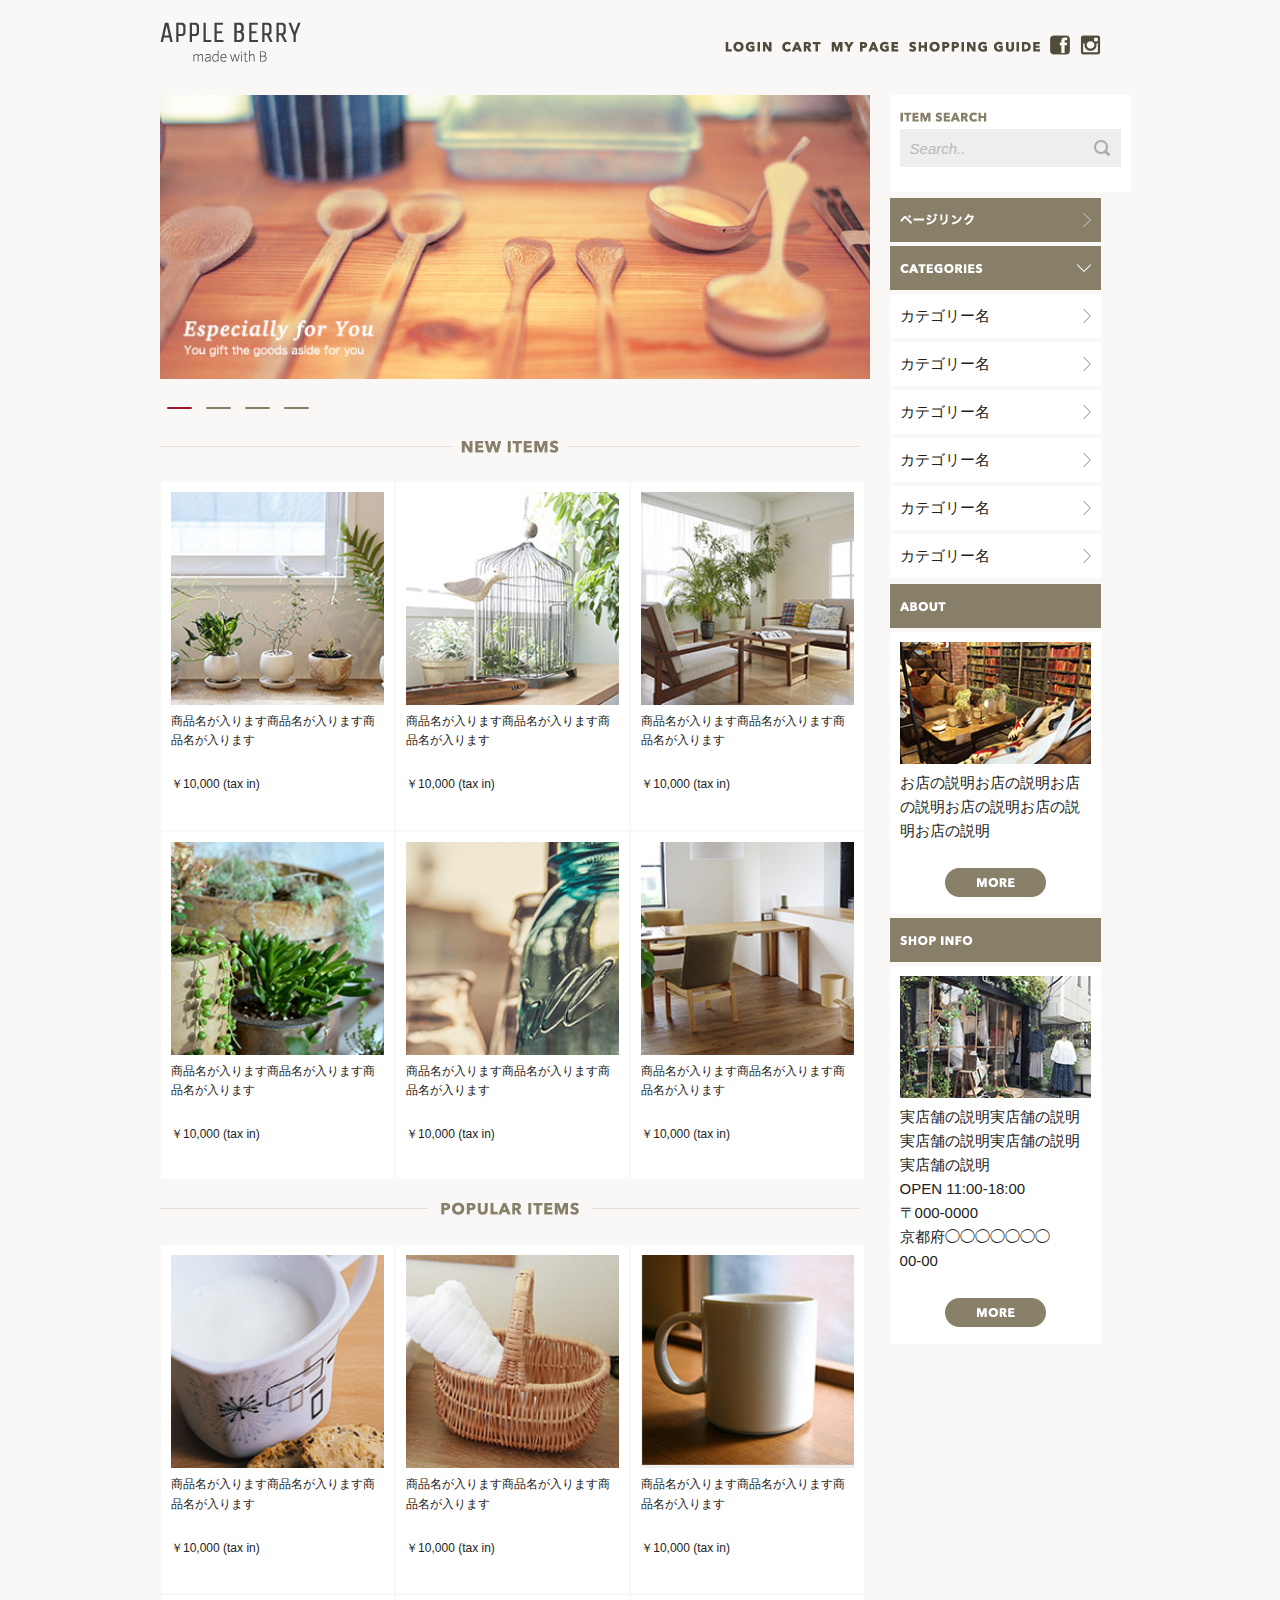
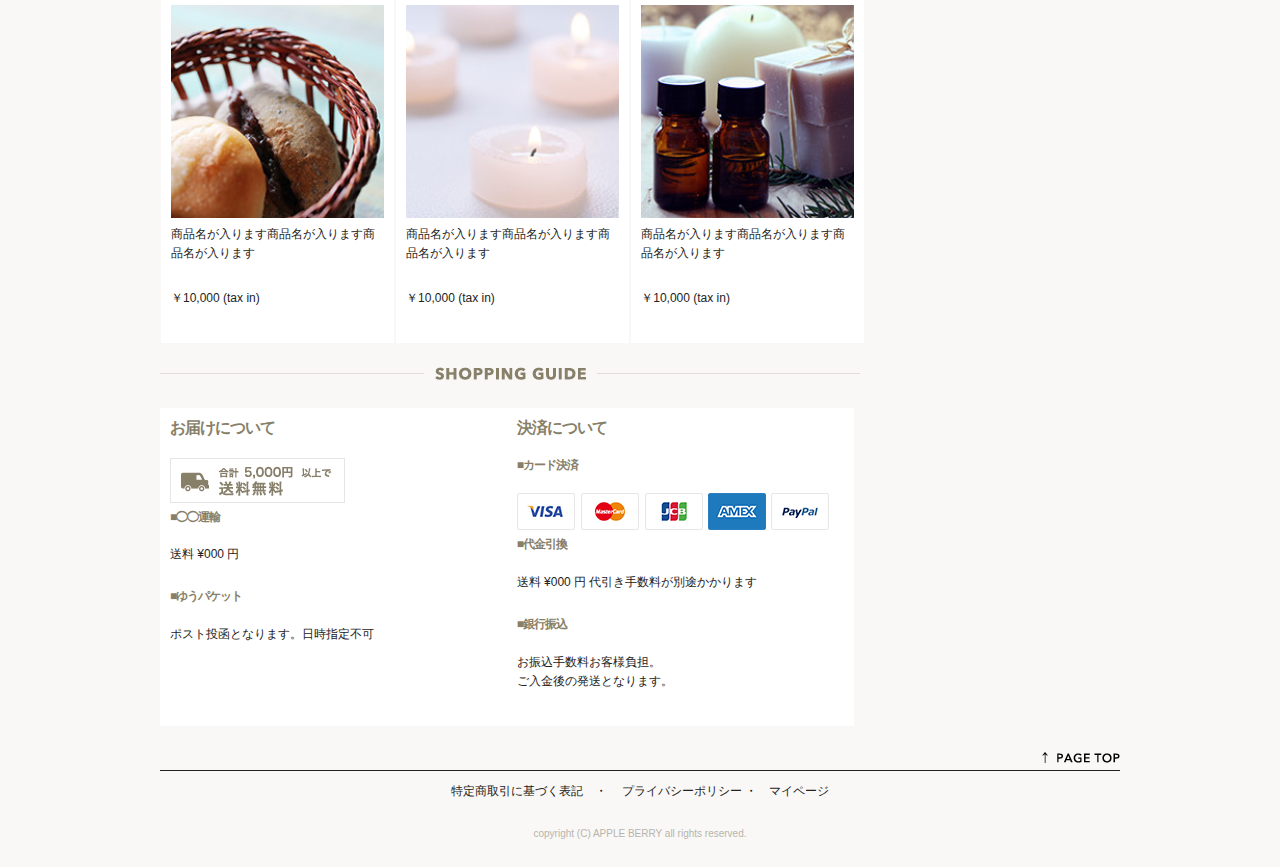
==== index.html @ c5d76fcc "first_ver" ====
<!DOCTYPE html>
<html lang="ja">
<head>
  <!-- Basic Page Needs
  –––––––––––––––––––––––––––––––––––––––––––––––––– -->
  <meta charset="utf-8">
  <title>APPLE BERRY</title>
  <meta name="description" content="">
  <meta name="author" content="">
  
  <!-- Mobile Specific Metas
  –––––––––––––––––––––––––––––––––––––––––––––––––– -->
  <meta name="viewport" content="width=device-width, initial-scale=1">

  <!-- CSS
  –––––––––––––––––––––––––––––––––––––––––––––––––– -->
  <link rel="stylesheet" href="css/normalize.css">
  <link rel="stylesheet" href="css/skeleton.css">
  <link rel="stylesheet" href="css/style.css">

  <!-- Favicon
  –––––––––––––––––––––––––––––––––––––––––––––––––– -->
  <link rel="icon" type="image/png" href="images/favicon.png">

  <!-- OwlCarousel
  –––––––––––––––––––––––––––––––––––––––––––––––––– -->  
    <!-- Owl Carousel CSS -->
    <link rel="stylesheet" href="owlcarousel/assets/owl.carousel.min.css">
    <link rel="stylesheet" href="owlcarousel/assets/owl.theme.default.min.css">
    <!-- jQuery -->
    <script type="text/javascript" src="//ajax.googleapis.com/ajax/libs/jquery/1.10.2/jquery.min.js"></script>
    <!-- Owl Carousel JS -->   
    <script src="owlcarousel/owl.carousel.min.js"></script>
    <script src="carousel.js"></script>
</head>

<body>
 
<!-- header -->     
  <header>
    <!-- header PC VIEW -->    
  <div class="pc_view">   
<!--header_in -->    
  <div id="header_in" class="container">

<!--PC SKELETON START --> 
    <div class="row">
<!-- Logo -->        
        <div class="six columns">
            <h1>
              <a href="index.html">
                  <img class="u-max-full-width" src="images/top/logo.png" alt="APPLE BERRY" srcset="images/top/logo@2x.png 2x" />
              </a>
            </h1>
         </div>
<!--end Logo-->          

<!--six columns navi --> 
<div class="six columns navi">
<!-- navi_li -->
    <ul class="navi_li">
      <li><a href=""><img src="images/top/menu_login.png" class="icon" alt="Login"></a></li>
      <li><a href=""><img src="images/top/menu_cart.png" class="icon"  alt="Cart"></a></li>
      <li><a href=""><img src="images/top/menu_mypage.png" class="icon" alt="Mypage"></a></li>
      <li><a href=""><img src="images/top/menu_guide.png" class="icon" alt="Guide"></a></li>
      <li><a href=""><img src="images/top/facebook.png" class="icon" alt="Facebook"></a></li>
      <li><a href=""><img src="images/top/insta.png" class="icon" alt="Instagram"></a></li>
    </ul>
</div>
<!--end six columns navi --> 
      </div>
<!--END PC SKELETON row --> 
    </div>
<!--end header_in -->  
    </div>
  <!--END PC VIEW -->

<!-- header SP VIEW -->    
  <div class="sp_view">   
<!--header_in_sp -->    
  <div id="header_in_sp" class="container">
<!--SP SKELETON START --> 
    <div class="row">
<!-- Logo -->        
        <div class="twelve columns">
            <h1>
              <a href="index.html">
                  <img class="u-max-full-width" src="images/top/logo.png" alt="APPLE BERRY" srcset="images/top/logo@2x.png 2x" />
              </a>
            </h1>
         </div>
<!--end Logo-->          

<!-- navi_sp --> 
        <div class="navi_sp">
<!-- navi_li_sp -->
    <ul class="navi_li_sp">
      <li><a href=""><img src="images/top_sp/fb.png" class="icon" alt="Facebook" srcset="images/top_sp/fb@2x.png 2x"/></a></li>
      <li><a href=""><img src="images/top_sp/insta.png" class="icon" alt="Instagram" srcset="images/top_sp/insta@2x.png 2x" /></a></li>
      <li><img src="images/top_sp/menu_icon.png" id="menu_icon"　class="icon" alt="Menu" srcset="images/top_sp/menu_icon@2x.png 2x" />
        <ul class="sp_menu_toggle">
          <li><a href="">LOGIN</a></li>
          <li><a href="">CART</a></li>
          <li><a href="">MY PAGE</a></li>
          <li><a href="">SHOPPING GUIDE</a></li>
        </ul>
      </li>
    </ul>
        </div>
<!--end navi --> 
    </div>
<!--end SKELETON -->  
  </div>
<!--END header_in_sp --> 
    </div>
<!--END sp_view -->
  </header>
<!-- end header -->   
<!-- ここまでヘッダー-- >
 
<!-- ここからメイン -->
<!-- container -->
<div class="container">
<!-- row -->
  <div class="row">
<!-- main flame -->
    <div id="main">

<!-- nine colums -->
        <div class="nine columns">
<!-- カルーセル --> 
          <div class="owl-carousel owl-theme">
            <div class="owl-dots owl-dot"><img src="images/top/ca_banner.jpg" alt="Banner1"></div>
            <div class="owl-dots owl-dot"><img src="images/top/ca_banner.jpg" alt="Banner2"></div>
            <div class="owl-dots owl-dot"><img src="images/top/ca_banner.jpg" alt="Banner3"></div>
            <div class="owl-dots owl-dot"><img src="images/top/ca_banner.jpg" alt="Banner4"></div>
        </div>
<!-- end カルーセル --> 

<!-- #new_items flexboxで作成 -->
<!-- pc_view -->
      <div class="pc_view">
<!-- title_newitems -->
          <img src="images/top/title_newitems.png"  alt="New Items">
<!--end title_newitems -->
      </div>
<!-- end pc_view -->

<!-- sp_view -->
      <div class="sp_view">
<!-- title_newitems -->
          <img src="images/top_sp/title_new_item.png"  alt="New Items" srcset="images/top_sp/title_new_item@2x.png 2x" />
<!--end title_newitems -->
      </div>
<!-- end sp_view -->

<!-- new_items -->
          <div id="new_items">
<!-- new_items_images -->
          <div class="new_items_images">
              <img src="images/top/item_01.jpg" class="new_item_img"  alt="商品1">
              <div class="new_items_txt">
                <p>商品名が入ります商品名が入ります商品名が入ります</p>
                <p>￥10,000 (tax in)</p>           
              </div>
          </div>
          <div class="new_items_images">
              <img src="images/top/item_02.jpg" class="new_item_img"  alt="商品2">
              <div class="new_items_txt">
                <p>商品名が入ります商品名が入ります商品名が入ります</p>
                <p>￥10,000 (tax in)</p>           
              </div>          
          </div>
          <div class="new_items_images">
              <img src="images/top/item_03.jpg" class="new_item_img" alt="商品3">
              <div class="new_items_txt">
                <p>商品名が入ります商品名が入ります商品名が入ります</p>
                <p>￥10,000 (tax in)</p>           
              </div>          
          </div>
            <div class="new_items_images">
              <img src="images/top/item_04.jpg" class="new_item_img" alt="商品4">
              <div class="new_items_txt">
                <p>商品名が入ります商品名が入ります商品名が入ります</p>
                <p>￥10,000 (tax in)</p>           
              </div>         
          </div>
            <div class="new_items_images">
              <img src="images/top/item_05.jpg" class="new_item_img" alt="商品5">
              <div class="new_items_txt">
                <p>商品名が入ります商品名が入ります商品名が入ります</p>
                <p>￥10,000 (tax in)</p>           
              </div>           
          </div>
            <div class="new_items_images">
              <img src="images/top/item_06.jpg" class="new_item_img" alt="商品6">
              <div class="new_items_txt">
                <p>商品名が入ります商品名が入ります商品名が入ります</p>
                <p>￥10,000 (tax in)</p>           
              </div>          
          </div>
<!--end new_items_images --> 
          </div>
<!--end new_items -->

<!-- #new_items flexboxで作成 -->



<!-- pc_view -->
      <div class="pc_view">
<!-- title_popitems -->
          <img src="images/top/title_popular.png" alt="Popular Items">
<!--end title_newitems -->
      </div>
<!-- end pc_view -->

<!-- sp_view -->
      <div class="sp_view">
<!-- title_popitems -->
          <img src="images/top_sp/title_popular.png"  alt="New Items" srcset="images/top_sp/title_popular@2x.png 2x" />
<!--end title_newitems -->
      </div>
<!-- end sp_view -->


<!-- pop_items -->
          <div id="pop_items">
<!-- pop_items_images -->
            <div class="pop_items_images">
                <img src="images/top/item_07.jpg" class="pop_items_img" alt="商品7">
              <div class="pop_items_txt">
                <p>商品名が入ります商品名が入ります商品名が入ります</p>
                <p>￥10,000 (tax in)</p>           
              </div>        
          </div>
            <div class="pop_items_images">
              <img src="images/top/item_08.jpg" class="pop_items_img" alt="商品8">
              <div class="pop_items_txt">
                <p>商品名が入ります商品名が入ります商品名が入ります</p>
                <p>￥10,000 (tax in)</p>           
              </div>       
          </div>
            <div class="pop_items_images">
              <img src="images/top/item_09.jpg" class="pop_items_img" alt="商品9">
              <div class="pop_items_txt">
                <p>商品名が入ります商品名が入ります商品名が入ります</p>
                <p>￥10,000 (tax in)</p>           
              </div>          
          </div>
            <div class="pop_items_images">
              <img src="images/top/item_10.jpg" class="pop_items_img" alt="商品10">
              <div class="pop_items_txt">
                <p>商品名が入ります商品名が入ります商品名が入ります</p>
                <p>￥10,000 (tax in)</p>           
              </div>          
          </div>
            <div class="pop_items_images">
              <img src="images/top/item_11.jpg" class="pop_items_img" alt="商品11">
              <div class="pop_items_txt">
                <p>商品名が入ります商品名が入ります商品名が入ります</p>
                <p>￥10,000 (tax in)</p>           
              </div>        
          </div>
            <div class="pop_items_images">
              <img src="images/top/item_12.jpg" class="pop_items_img" alt="商品12">
              <div class="pop_items_txt">
                <p>商品名が入ります商品名が入ります商品名が入ります</p>
                <p>￥10,000 (tax in)</p>           
              </div>         
          </div>
<!--end pop_items_images --> 
          </div>
<!--end pop_items -->

<!-- #guide_area flexboxで作成 -->
<!-- pc_view -->
      <div class="pc_view">
<!-- title_newitems -->
          <img src="images/top/title_guide.png" alt="Shopping Guide">
<!--end title_newitems -->
      </div>
<!-- end pc_view -->

<!-- sp_view -->
      <div class="sp_view">
<!-- title_newitems -->
          <img src="images/top_sp/title_guide.png"  alt="New Items" srcset="images/top_sp/title_guide@2x.png 2x" />
<!--end title_newitems -->
      </div>
<!-- end sp_view -->

<!-- guide_area -->
          <div id="guide_area">
<!-- guide_area_images -->
            <div class="guide_area_images">
              <h2>お届けについて</h2>
              <img src="images/top/otodoke_banner.png" alt=" 合計5000円以上で送料無料">
              <h3>■◯◯運輸</h3>
              <p>送料 ¥000 円</p>
              <h3>■ゆうパケット</h3>
              <p>ポスト投函となります。日時指定不可</p>
            </div>
            <div class="guide_area_images">
              <h2>決済について</h2>
              <h3>■カード決済</h3>
              <img src="images/top/cards.png" alt="VISA MasterCard JCB AMEX PayPal">
              <h3>■代金引換</h3>
              <p>送料 ¥000 円 代引き手数料が別途かかります</p>
              <h3>■銀行振込</h3>
              <p>お振込手数料お客様負担。<br>
              ご入金後の発送となります。</p>
          </div>
<!--end guide_area_images --> 
          </div>
<!--end guide_area -->
     </div>
<!-- end nine colums-->
        </div>  
<!-- end main flame-->
<!-- ここまでメイン -->

<!-- ここからサイドメニュー -->
<!-- three colums -->        
      <div class="three columns">
<!-- side menu-->
      <div id="side_menu">
<!-- #search_box -->
        <div class="search">
          <img src="images/top/itemsearch.png" alt="Item Search">
          <input type="text" class="search_area" value="Search..">
        </div>
<!--end #search_box -->

<!-- #page_link -->
        <div class="page_link">
          <img src="images/top/pagelink.png" alt="ページリンク">
        </div>
<!-- end #page_link -->

<!-- #categories -->
        <div class="categories">
          <img src="images/top/categories.png" alt="カテゴリー">
        </div>
        
        <div class="categories_list">
          カテゴリー名
        </div>
        <div class="categories_list">
          カテゴリー名
        </div>
        <div class="categories_list">
          カテゴリー名
        </div>
        <div class="categories_list">
          カテゴリー名
        </div>
                <div class="categories_list">
          カテゴリー名
        </div>
        <div class="categories_list">
          カテゴリー名
        </div>
<!-- #categories -->        

<!--end #categories -->


<!-- #about -->
        <div class="about">
          <img src="images/top/about.png" alt="About">
        </div>
          <div class="about_contents">
              <img src="images/top/about_img.jpg" class="about_contents_img"  alt="About Images">
              <div class="about_contents_txt">
                <p>お店の説明お店の説明お店の説明お店の説明お店の説明お店の説明</p>           
              </div>
              <div class="about_contents_more">              
                <img src="images/top/more_btn.png"  alt="さらに見る">
              </div>
          </div>
<!--end #about -->

<!-- #shop_info -->
        <div class="shop_info">
          <img src="images/top/shop_info.png" alt="お店について">
        </div>
          <div class="shop_info_contents">
              <img src="images/top/shopinfo_img.jpg" class="shop_info_img"　alt="実店舗">
              <div class="shop_info_txt">
                <p>実店舗の説明実店舗の説明実店舗の説明実店舗の説明実店舗の説明<br>
OPEN 11:00-18:00<br>
〒000-0000<br>
京都府◯◯◯◯◯◯◯<br>
00-00</p>           
              </div>
              <div class="shop_info_more">              
                <img src="images/top/more_btn.png" alt="さらに見る">
              </div>
          </div>
<!--end #shop_info -->

      </div>
<!--end side menu-->
</div>
<!--end three colums -->    
<!-- ここまでサイドメニュー -->
  </div>
<!-- end ROW Main contents-->    
</div>
<!-- end container -->
<!-- ここまでスケルトン -->

<!-- footer Skeltonで作成 -->
  <footer>
<!-- container -->
    <div class="container">
<!-- row -->
      <div class="row">
<!-- twelve columns -->
        <div class="twelve columns">
<!-- #page_top_link -->
          <div class="page_top_link">
            <img src="images/top/pagetop.png" alt="ページの一番上に戻る">
          </div>
<!--end #page_top_link -->
<!-- 横線 -->
          <hr>
<!-- end 横線 -->

<!-- footer_txt -->
          <div class="footer_txt">
            <p><a href="">特定商取引に基づく表記</a>　・　
            <a href="">プライバシーポリシー</a>
            ・　<a href="">マイページ</a></p>
            <p class="copy">copyright (C) APPLE BERRY all rights reserved.</p>
          </div>
<!-- end footer_txt -->
        </div>
      <!-- columns -->
    </div>
<!--end row footer-->
  </div>
<!--end container footer-->  
</footer>
<!-- end footer -->

<script>
  $(function(){
    $(document).ready(function(){
      $("#menu_icon").click(function () {
        $(".sp_menu_toggle").slideToggle();
      });

    });
  });
</script>


</body>
</html>
---- css/skeleton.css ----
/*
* Skeleton V2.0.4
* Copyright 2014, Dave Gamache
* www.getskeleton.com
* Free to use under the MIT license.
* http://www.opensource.org/licenses/mit-license.php
* 12/29/2014
*/


/* Table of contents
––––––––––––––––––––––––––––––––––––––––––––––––––
- Grid
- Base Styles
- Typography
- Links
- Buttons
- Forms
- Lists
- Code
- Tables
- Spacing
- Utilities
- Clearing
- Media Queries
*/


/* Grid
–––––––––––––––––––––––––––––––––––––––––––––––––– */
.container {
  position: relative;
  width: 100%;
  max-width: 960px;
  margin: 0 auto;
  padding: 0 20px;
  box-sizing: border-box; }
.column,
.columns {
  width: 100%;
  float: left;
  box-sizing: border-box; }

/* For devices larger than 400px */
@media (min-width: 400px) {
  .container {
    width: 85%;
    padding: 0; }
}

/* For devices larger than 550px */
@media (min-width: 550px) {
  .container {
    width: 80%; }
  .column,
  .columns {
    margin-left: 4%; }
  .column:first-child,
  .columns:first-child {
    margin-left: 0; }

  .one.column,
  .one.columns                    { width: 4.66666666667%; }
  .two.columns                    { width: 13.3333333333%; }
  .three.columns                  { width: 22%;            }
  .four.columns                   { width: 30.6666666667%; }
  .five.columns                   { width: 39.3333333333%; }
  .six.columns                    { width: 48%;            }
  .seven.columns                  { width: 56.6666666667%; }
  .eight.columns                  { width: 65.3333333333%; }
  .nine.columns                   { width: 74.0%;          }
  .ten.columns                    { width: 82.6666666667%; }
  .eleven.columns                 { width: 91.3333333333%; }
  .twelve.columns                 { width: 100%; margin-left: 0; }

  .one-third.column               { width: 30.6666666667%; }
  .two-thirds.column              { width: 65.3333333333%; }

  .one-half.column                { width: 48%; }

  /* Offsets */
  .offset-by-one.column,
  .offset-by-one.columns          { margin-left: 8.66666666667%; }
  .offset-by-two.column,
  .offset-by-two.columns          { margin-left: 17.3333333333%; }
  .offset-by-three.column,
  .offset-by-three.columns        { margin-left: 26%;            }
  .offset-by-four.column,
  .offset-by-four.columns         { margin-left: 34.6666666667%; }
  .offset-by-five.column,
  .offset-by-five.columns         { margin-left: 43.3333333333%; }
  .offset-by-six.column,
  .offset-by-six.columns          { margin-left: 52%;            }
  .offset-by-seven.column,
  .offset-by-seven.columns        { margin-left: 60.6666666667%; }
  .offset-by-eight.column,
  .offset-by-eight.columns        { margin-left: 69.3333333333%; }
  .offset-by-nine.column,
  .offset-by-nine.columns         { margin-left: 78.0%;          }
  .offset-by-ten.column,
  .offset-by-ten.columns          { margin-left: 86.6666666667%; }
  .offset-by-eleven.column,
  .offset-by-eleven.columns       { margin-left: 95.3333333333%; }

  .offset-by-one-third.column,
  .offset-by-one-third.columns    { margin-left: 34.6666666667%; }
  .offset-by-two-thirds.column,
  .offset-by-two-thirds.columns   { margin-left: 69.3333333333%; }

  .offset-by-one-half.column,
  .offset-by-one-half.columns     { margin-left: 52%; }

}


/* Base Styles
–––––––––––––––––––––––––––––––––––––––––––––––––– */
/* NOTE
html is set to 62.5% so that all the REM measurements throughout Skeleton
are based on 10px sizing. So basically 1.5rem = 15px :) */
html {
  font-size: 62.5%; }
body {
  font-size: 1.5em; /* currently ems cause chrome bug misinterpreting rems on body element */
  line-height: 1.6;
  font-weight: 400;
  font-family: "Raleway", "HelveticaNeue", "Helvetica Neue", Helvetica, Arial, sans-serif;
  color: #222; }


/* Typography
–––––––––––––––––––––––––––––––––––––––––––––––––– */
h1, h2, h3, h4, h5, h6 {
  margin-top: 0;
  margin-bottom: 2rem;
  font-weight: 300; }
h1 { font-size: 4.0rem; line-height: 1.2;  letter-spacing: -.1rem;}
h2 { font-size: 3.6rem; line-height: 1.25; letter-spacing: -.1rem; }
h3 { font-size: 3.0rem; line-height: 1.3;  letter-spacing: -.1rem; }
h4 { font-size: 2.4rem; line-height: 1.35; letter-spacing: -.08rem; }
h5 { font-size: 1.8rem; line-height: 1.5;  letter-spacing: -.05rem; }
h6 { font-size: 1.5rem; line-height: 1.6;  letter-spacing: 0; }

/* Larger than phablet */
@media (min-width: 550px) {
  h1 { font-size: 5.0rem; }
  h2 { font-size: 4.2rem; }
  h3 { font-size: 3.6rem; }
  h4 { font-size: 3.0rem; }
  h5 { font-size: 2.4rem; }
  h6 { font-size: 1.5rem; }
}

p {
  margin-top: 0; }


/* Links
–––––––––––––––––––––––––––––––––––––––––––––––––– */
a {
  color: #1EAEDB; }
a:hover {
  color: #0FA0CE; }


/* Buttons
–––––––––––––––––––––––––––––––––––––––––––––––––– */
.button,
button,
input[type="submit"],
input[type="reset"],
input[type="button"] {
  display: inline-block;
  height: 38px;
  padding: 0 30px;
  color: #555;
  text-align: center;
  font-size: 11px;
  font-weight: 600;
  line-height: 38px;
  letter-spacing: .1rem;
  text-transform: uppercase;
  text-decoration: none;
  white-space: nowrap;
  background-color: transparent;
  border-radius: 4px;
  border: 1px solid #bbb;
  cursor: pointer;
  box-sizing: border-box; }
.button:hover,
button:hover,
input[type="submit"]:hover,
input[type="reset"]:hover,
input[type="button"]:hover,
.button:focus,
button:focus,
input[type="submit"]:focus,
input[type="reset"]:focus,
input[type="button"]:focus {
  color: #333;
  border-color: #888;
  outline: 0; }
.button.button-primary,
button.button-primary,
input[type="submit"].button-primary,
input[type="reset"].button-primary,
input[type="button"].button-primary {
  color: #FFF;
  background-color: #33C3F0;
  border-color: #33C3F0; }
.button.button-primary:hover,
button.button-primary:hover,
input[type="submit"].button-primary:hover,
input[type="reset"].button-primary:hover,
input[type="button"].button-primary:hover,
.button.button-primary:focus,
button.button-primary:focus,
input[type="submit"].button-primary:focus,
input[type="reset"].button-primary:focus,
input[type="button"].button-primary:focus {
  color: #FFF;
  background-color: #1EAEDB;
  border-color: #1EAEDB; }


/* Forms
–––––––––––––––––––––––––––––––––––––––––––––––––– */
input[type="email"],
input[type="number"],
input[type="search"],
input[type="text"],
input[type="tel"],
input[type="url"],
input[type="password"],
textarea,
select {
  height: 38px;
  padding: 6px 10px; /* The 6px vertically centers text on FF, ignored by Webkit */
  background-color: #fff;
  border: 1px solid #D1D1D1;
  border-radius: 4px;
  box-shadow: none;
  box-sizing: border-box; }
/* Removes awkward default styles on some inputs for iOS */
input[type="email"],
input[type="number"],
input[type="search"],
input[type="text"],
input[type="tel"],
input[type="url"],
input[type="password"],
textarea {
  -webkit-appearance: none;
     -moz-appearance: none;
          appearance: none; }
textarea {
  min-height: 65px;
  padding-top: 6px;
  padding-bottom: 6px; }
input[type="email"]:focus,
input[type="number"]:focus,
input[type="search"]:focus,
input[type="text"]:focus,
input[type="tel"]:focus,
input[type="url"]:focus,
input[type="password"]:focus,
textarea:focus,
select:focus {
  border: 1px solid #33C3F0;
  outline: 0; }
label,
legend {
  display: block;
  margin-bottom: .5rem;
  font-weight: 600; }
fieldset {
  padding: 0;
  border-width: 0; }
input[type="checkbox"],
input[type="radio"] {
  display: inline; }
label > .label-body {
  display: inline-block;
  margin-left: .5rem;
  font-weight: normal; }


/* Lists
–––––––––––––––––––––––––––––––––––––––––––––––––– */
ul {
  list-style: circle inside; }
ol {
  list-style: decimal inside; }
ol, ul {
  padding-left: 0;
  margin-top: 0; }
ul ul,
ul ol,
ol ol,
ol ul {
  margin: 1.5rem 0 1.5rem 3rem;
  font-size: 90%; }
li {
  margin-bottom: 1rem; }


/* Code
–––––––––––––––––––––––––––––––––––––––––––––––––– */
code {
  padding: .2rem .5rem;
  margin: 0 .2rem;
  font-size: 90%;
  white-space: nowrap;
  background: #F1F1F1;
  border: 1px solid #E1E1E1;
  border-radius: 4px; }
pre > code {
  display: block;
  padding: 1rem 1.5rem;
  white-space: pre; }


/* Tables
–––––––––––––––––––––––––––––––––––––––––––––––––– */
th,
td {
  padding: 12px 15px;
  text-align: left;
  border-bottom: 1px solid #E1E1E1; }
th:first-child,
td:first-child {
  padding-left: 0; }
th:last-child,
td:last-child {
  padding-right: 0; }


/* Spacing
–––––––––––––––––––––––––––––––––––––––––––––––––– */
button,
.button {
  margin-bottom: 1rem; }
input,
textarea,
select,
fieldset {
  margin-bottom: 1.5rem; }
pre,
blockquote,
dl,
figure,
table,
p,
ul,
ol,
form {
  margin-bottom: 2.5rem; }


/* Utilities
–––––––––––––––––––––––––––––––––––––––––––––––––– */
.u-full-width {
  width: 100%;
  box-sizing: border-box; }
.u-max-full-width {
  max-width: 100%;
  box-sizing: border-box; }
.u-pull-right {
  float: right; }
.u-pull-left {
  float: left; }


/* Misc
–––––––––––––––––––––––––––––––––––––––––––––––––– */
hr {
  margin-top: 3rem;
  margin-bottom: 3.5rem;
  border-width: 0;
  border-top: 1px solid #E1E1E1; }


/* Clearing
–––––––––––––––––––––––––––––––––––––––––––––––––– */

/* Self Clearing Goodness */
.container:after,
.row:after,
.u-cf {
  content: "";
  display: table;
  clear: both; }


/* Media Queries
–––––––––––––––––––––––––––––––––––––––––––––––––– */
/*
Note: The best way to structure the use of media queries is to create the queries
near the relevant code. For example, if you wanted to change the styles for buttons
on small devices, paste the mobile query code up in the buttons section and style it
there.
*/


/* Larger than mobile */
@media (min-width: 400px) {}

/* Larger than phablet (also point when grid becomes active) */
@media (min-width: 550px) {}

/* Larger than tablet */
@media (min-width: 750px) {}

/* Larger than desktop */
@media (min-width: 1000px) {}

/* Larger than Desktop HD */
@media (min-width: 1200px) {}
---- css/style.css ----
html {
  font-size: 62.5%;
  background-color: #f9f8f6; }

/* Layout
------------------------------------------------------------*/
.block-center {
  display: block;
  margin-left: auto;
  margin-right: auto; }

header {
  background: #f9f8f6;
  margin-bottom: 0; }
  @media (min-width: 551px) {
    header .sp_view {
      display: none; }
    header .pc_view #header_in {
      padding: 15px 0 0px 0; }
      header .pc_view #header_in .navi .navi_li {
        padding-left: 85px;
        padding-top: 15px;
        display: flex; }
        header .pc_view #header_in .navi .navi_li li {
          list-style: none;
          margin: 5px 0 0 0;
          padding: 0 10px 0 0; } }
  @media (max-width: 550px) {
    header .pc_view {
      display: none; }
    header .sp_view #header_in_sp {
      margin: 5px auto;
      text-align: center; }
      header .sp_view #header_in_sp .navi_sp {
        display: flex;
        justify-content: center;
        width: 100%; }
        header .sp_view #header_in_sp .navi_sp .navi_li_sp {
          padding: 0;
          display: flex;
          list-style: none; }
          header .sp_view #header_in_sp .navi_sp .navi_li_sp li {
            margin: 0 0 0 0;
            padding: 0 5px 0 5px; }
          header .sp_view #header_in_sp .navi_sp .navi_li_sp #menu_icon {
            cursor: pointer; }
          header .sp_view #header_in_sp .navi_sp .navi_li_sp .sp_menu_toggle {
            display: none;
            position: absolute;
            z-index: 100; }
            header .sp_view #header_in_sp .navi_sp .navi_li_sp .sp_menu_toggle li {
              list-style: none;
              background-color: #f9f8f6;
              margin: 0;
              padding: 0; }
              header .sp_view #header_in_sp .navi_sp .navi_li_sp .sp_menu_toggle li a {
                display: block;
                padding: 10px 8px;
                border: 1px solid #eee;
                font-size: 14px;
                color: #887f69;
                text-decoration: none; } }

#main .breadcrumb {
  background-color: #e8e4da; }
  #main .breadcrumb .breadcrumb_li {
    color: #887f69;
    padding: 15px 0;
    display: flex;
    list-style: none; }
    #main .breadcrumb .breadcrumb_li li {
      margin: 0px;
      padding: 0 5px 0 0; }
      #main .breadcrumb .breadcrumb_li li .breadcrumb_li_home {
        margin: 0 5px; }
#main .owl-theme .owl-dots {
  text-align: left;
  -webkit-tap-highlight-color: transparent; }
  #main .owl-theme .owl-dots .owl-dot span {
    width: 25px;
    height: 2px;
    margin: 5px 7px;
    background: #887f69;
    display: block;
    -webkit-backface-visibility: visible;
    transition: opacity 200ms ease; }
  #main .owl-theme .owl-dots .owl-dot.active span,
  #main .owl-theme .owl-dots .owl-dot:hover span {
    background: #9d1a2d; }
#main .next_back {
  display: flex;
  padding-bottom: 20px;
  justify-content: space-between; }
  #main .next_back .back_icon {
    padding: 10px 50px;
    background-color: #887f69;
    color: #FFF; }
  #main .next_back .next_icon {
    padding: 10px 50px;
    background-color: #887f69;
    color: #FFF; }
@media (min-width: 551px) {
  #main .sp_view {
    display: none; }
  #main #new_items {
    display: flex;
    flex-wrap: wrap;
    margin: 20px 0; }
    #main #new_items .new_items_images {
      width: 30%;
      padding: 10px;
      margin: 1px;
      background-color: #FFF; }
      #main #new_items .new_items_images .new_item_img {
        width: 100%; }
      #main #new_items .new_items_images .new_items_txt {
        width: 100%;
        align: left; }
      #main #new_items .new_items_images p {
        font-size: 12px; }
  #main #pop_items {
    display: flex;
    flex-wrap: wrap;
    margin: 20px 0; }
    #main #pop_items .pop_items_images {
      width: 30%;
      padding: 10px;
      margin: 1px;
      background-color: #FFF; }
      #main #pop_items .pop_items_images .pop_items_img {
        width: 100%; }
      #main #pop_items .pop_items_images .pop_items_txt {
        width: 100%;
        align: left; }
      #main #pop_items .pop_items_images p {
        font-size: 12px; }
  #main #guide_area {
    display: flex;
    flex-wrap: wrap;
    margin: 20px 0; }
    #main #guide_area .guide_area_images {
      width: 46%;
      padding: 10px;
      background-color: #FFF; }
    #main #guide_area h2 {
      font-size: 16px;
      font-weight: bold;
      color: #887f69; }
    #main #guide_area h3 {
      font-size: 12px;
      font-weight: bold;
      color: #887f69; }
    #main #guide_area p {
      font-size: 12px; } }
@media (max-width: 550px) {
  #main .pc_view {
    display: none; }
  #main .sp_view {
    text-align: center; }
  #main #new_items {
    display: flex;
    flex-wrap: wrap;
    margin: 20px 0; }
    #main #new_items .new_items_images {
      width: 45%;
      padding: 5px;
      margin: 1px;
      background-color: #FFF; }
      #main #new_items .new_items_images .new_item_img {
        width: 100%; }
      #main #new_items .new_items_images .new_items_txt {
        width: 100%;
        align: left; }
      #main #new_items .new_items_images p {
        font-size: 12px; }
  #main #pop_items {
    display: flex;
    flex-wrap: wrap;
    margin: 20px 0; }
    #main #pop_items .pop_items_images {
      width: 45%;
      padding: 5px;
      margin: 1px;
      background-color: #FFF; }
      #main #pop_items .pop_items_images .pop_items_img {
        width: 100%; }
      #main #pop_items .pop_items_images .pop_items_txt {
        width: 100%;
        align: left; }
      #main #pop_items .pop_items_images p {
        font-size: 12px; }
  #main #guide_area {
    display: flex;
    flex-wrap: wrap;
    margin: 20px 0; }
    #main #guide_area .guide_area_images {
      width: 100%;
      padding: 10px;
      background-color: #FFF; }
    #main #guide_area h2 {
      font-size: 16px;
      font-weight: bold;
      color: #887f69; }
    #main #guide_area h3 {
      font-size: 12px;
      font-weight: bold;
      color: #887f69; }
    #main #guide_area p {
      font-size: 12px; } }

.columns {
  margin-left: 2%; }

#side_menu {
  display: flex;
  flex-wrap: wrap; }
  #side_menu .search {
    background-color: #FFF;
    padding: 10px;
    margin: 0 0 4px 0; }
    #side_menu .search .search_area {
      background-color: #eee;
      border: none;
      background-image: url("../images/top/search_icon.png");
      background-repeat: no-repeat;
      background-position: 95% 50%;
      border-radius: 0px;
      color: #b9b9b9;
      font-style: italic; }
  #side_menu .page_link {
    width: 100%;
    background-color: #887f69;
    background-image: url("../images/top/next_icon_gray.png");
    background-repeat: no-repeat;
    background-position: 95% 50%;
    padding: 10px;
    margin: 2px 0 2px 0; }
  #side_menu .categories {
    width: 100%;
    background-color: #887f69;
    background-image: url("../images/top/down_icon.png");
    background-repeat: no-repeat;
    background-position: 95% 50%;
    padding: 10px;
    margin: 2px 0 2px 0; }
  #side_menu .categories_list {
    width: 100%;
    color: #222;
    background-image: url("../images/top/next_icon_gray.png");
    background-repeat: no-repeat;
    background-position: 95% 50%;
    background-color: #FFF;
    padding: 10px;
    margin: 2px 0 2px 0; }
  #side_menu .about {
    width: 100%;
    background-color: #887f69;
    padding: 10px;
    margin: 4px 0 4px 0; }
  #side_menu .about_contents {
    width: 100%;
    background-color: #FFF;
    width: 100%;
    color: #222;
    padding: 10px;
    margin: 0 auto; }
    #side_menu .about_contents .about_contents_img {
      width: 100%; }
    #side_menu .about_contents .about_contents_txt {
      width: 100%;
      align: left; }
    #side_menu .about_contents .about_contents_more {
      text-align: center; }
  #side_menu .shop_info {
    width: 100%;
    background-color: #887f69;
    padding: 10px;
    margin: 4px 0 4px 0; }
  #side_menu .shop_info_contents {
    width: 100%;
    background-color: #FFF;
    width: 100%;
    color: #222;
    padding: 10px;
    margin: 0 auto; }
    #side_menu .shop_info_contents .shop_info_img {
      width: 100%; }
    #side_menu .shop_info_contents .shop_info_txt {
      width: 100%;
      align: left; }
    #side_menu .shop_info_contents .shop_info_more {
      text-align: center; }

@media (max-width: 550px) {
  .page_top_link {
    text-align: center; } }
@media (min-width: 551px) {
  .page_top_link {
    text-align: right; } }
hr {
  height: 1px;
  border: none;
  border-top: 1px #222 solid;
  margin-top: 0;
  margin-bottom: 0; }

.footer_txt {
  text-align: center;
  margin-top: 10px;
  margin: 10px auto;
  width: 90%; }
  .footer_txt p {
    font-size: 12px;
    font-size: 1.2rem; }
    .footer_txt p a {
      text-decoration: none;
      color: #222; }
  .footer_txt .copy {
    color: #b8b4ac;
    font-size: 10px;
    font-size: 1rem; }

#product {
  display: flex;
  background-color: #fff;
  justify-content: center; }
  #product .product_main {
    width: 85%; }
    #product .product_main .product_head {
      display: flex;
      justify-content: space-between;
      align-items: center; }
      #product .product_main .product_head .product_name h1 {
        color: #000;
        font-size: 20px;
        font-weight: bold;
        padding: 10px 0px;
        margin: 0px; }
      #product .product_main .product_head .product_id p {
        margin: auto;
        color: #eee;
        font-size: 12px;
        padding: 0px; }
    #product .product_main .product_img {
      display: flex;
      justify-content: space-between;
      align-items: center;
      border-top: solid 1px #e3e8cf; }
      #product .product_main .product_img .product_img_main {
        padding: 10px;
        width: 80%; }
        #product .product_main .product_img .product_img_main img {
          width: 100%; }
      #product .product_main .product_img .product_img_sub {
        width: 30%; }
        #product .product_main .product_img .product_img_sub img {
          padding: 1px;
          margin: 0px;
          width: 47%;
          height: 47%; }
    #product .product_main .product_about .product_color {
      padding: 10px 0px;
      border-top: solid 1px #e3e8cf; }
      #product .product_main .product_about .product_color .product_color_info {
        padding: 10px 0px; }
        #product .product_main .product_about .product_color .product_color_info .table_color {
          border: solid 1px #e3e8cf;
          width: 100%; }
          #product .product_main .product_about .product_color .product_color_info .table_color .table_color_title {
            background-color: #f9f9f5;
            border: solid 1px #e3e8cf;
            text-align: center; }
          #product .product_main .product_about .product_color .product_color_info .table_color .table_color_check {
            border: solid 1px #e3e8cf;
            text-align: center; }
    #product .product_main .product_about .product_about_2 {
      width: 100%;
      display: flex;
      justify-content: space-between; }
      #product .product_main .product_about .product_about_2 .product_about_2_1 {
        flex-direction: row; }
        #product .product_main .product_about .product_about_2 .product_about_2_1 .product_price {
          border-top: solid 1px #e3e8cf;
          display: flex;
          justify-content: flex-start;
          align-items: center; }
          #product .product_main .product_about .product_about_2 .product_about_2_1 .product_price .product_price_1 {
            padding: 20px 100px 20px 5px; }
          #product .product_main .product_about .product_about_2 .product_about_2_1 .product_price .product_price_2 {
            display: flex;
            justify-content: flex-start;
            align-items: flex-end;
            font-style: italic; }
            #product .product_main .product_about .product_about_2 .product_about_2_1 .product_price .product_price_2 .price_red {
              color: #e80f66;
              font-size: 20px; }
            #product .product_main .product_about .product_about_2 .product_about_2_1 .product_price .product_price_2 .price_black {
              color: #000;
              font-size: 12px; }
        #product .product_main .product_about .product_about_2 .product_about_2_1 .product_quantity {
          border-top: solid 1px #e3e8cf;
          display: flex;
          justify-content: flex-start;
          align-items: center; }
          #product .product_main .product_about .product_about_2 .product_about_2_1 .product_quantity .product_quantity_1 {
            padding: 20px 75px 20px 5px; }
          #product .product_main .product_about .product_about_2 .product_about_2_1 .product_quantity .product_quantity_2 {
            display: flex;
            justify-content: flex-start;
            border: solid 1px #e3e8cf;
            background-color: #fff;
            width: 150px;
            height: 35px; }
    #product .product_main .product_about .product_about_3 {
      border-top: solid 1px #e3e8cf; }
      #product .product_main .product_about .product_about_3 h2 {
        padding-top: 20px;
        color: #887f69;
        font-size: 18px;
        font-weight: bold; }
      #product .product_main .product_about .product_about_3 .product_about_3_1 {
        border-top: solid 1px #887f69; }
        #product .product_main .product_about .product_about_3 .product_about_3_1 h3 {
          padding-top: 20px;
          color: #887f69;
          font-size: 14px;
          font-weight: bold; }
      #product .product_main .product_about .product_about_3 .product_about_3_2 .table_color2 {
        border: solid 1px #e3e8cf;
        width: 100%;
        font-size: 12px; }
        #product .product_main .product_about .product_about_3 .product_about_3_2 .table_color2 .table_color2_title {
          background-color: #f9f9f5;
          border: solid 1px #e3e8cf;
          text-align: center;
          width: 30%;
          color: #887f69; }
        #product .product_main .product_about .product_about_3 .product_about_3_2 .table_color2 .table_color2_check {
          border: solid 1px #e3e8cf;
          padding-left: 10px;
          text-align: left;
          color: #eee; }
  @media (max-width: 550px) {
    #product .product_main {
      width: 100%; }
      #product .product_main .product_head {
        display: block; }
      #product .product_main .product_img {
        flex-flow: column;
        width: 100%; }
        #product .product_main .product_img .product_img_main {
          padding: 10px;
          width: 100%; }
        #product .product_main .product_img .product_img_sub {
          width: 100%;
          display: flex;
          flex-wrap: wrap; }
          #product .product_main .product_img .product_img_sub img {
            width: 19%;
            height: 19%; }
      #product .product_main .product_about .product_about_2 {
        display: block; }
        #product .product_main .product_about .product_about_2 .product_about_2_1 .product_price .product_price_1 {
          padding: 20px 80px 20px 0px; }
        #product .product_main .product_about .product_about_2 .product_about_2_1 .product_quantity .product_quantity_1 {
          padding: 20px 50px 20px 0px; }
        #product .product_main .product_about .product_about_2 .product_cart {
          text-align: center; } }

/*# sourceMappingURL=style.css.map */
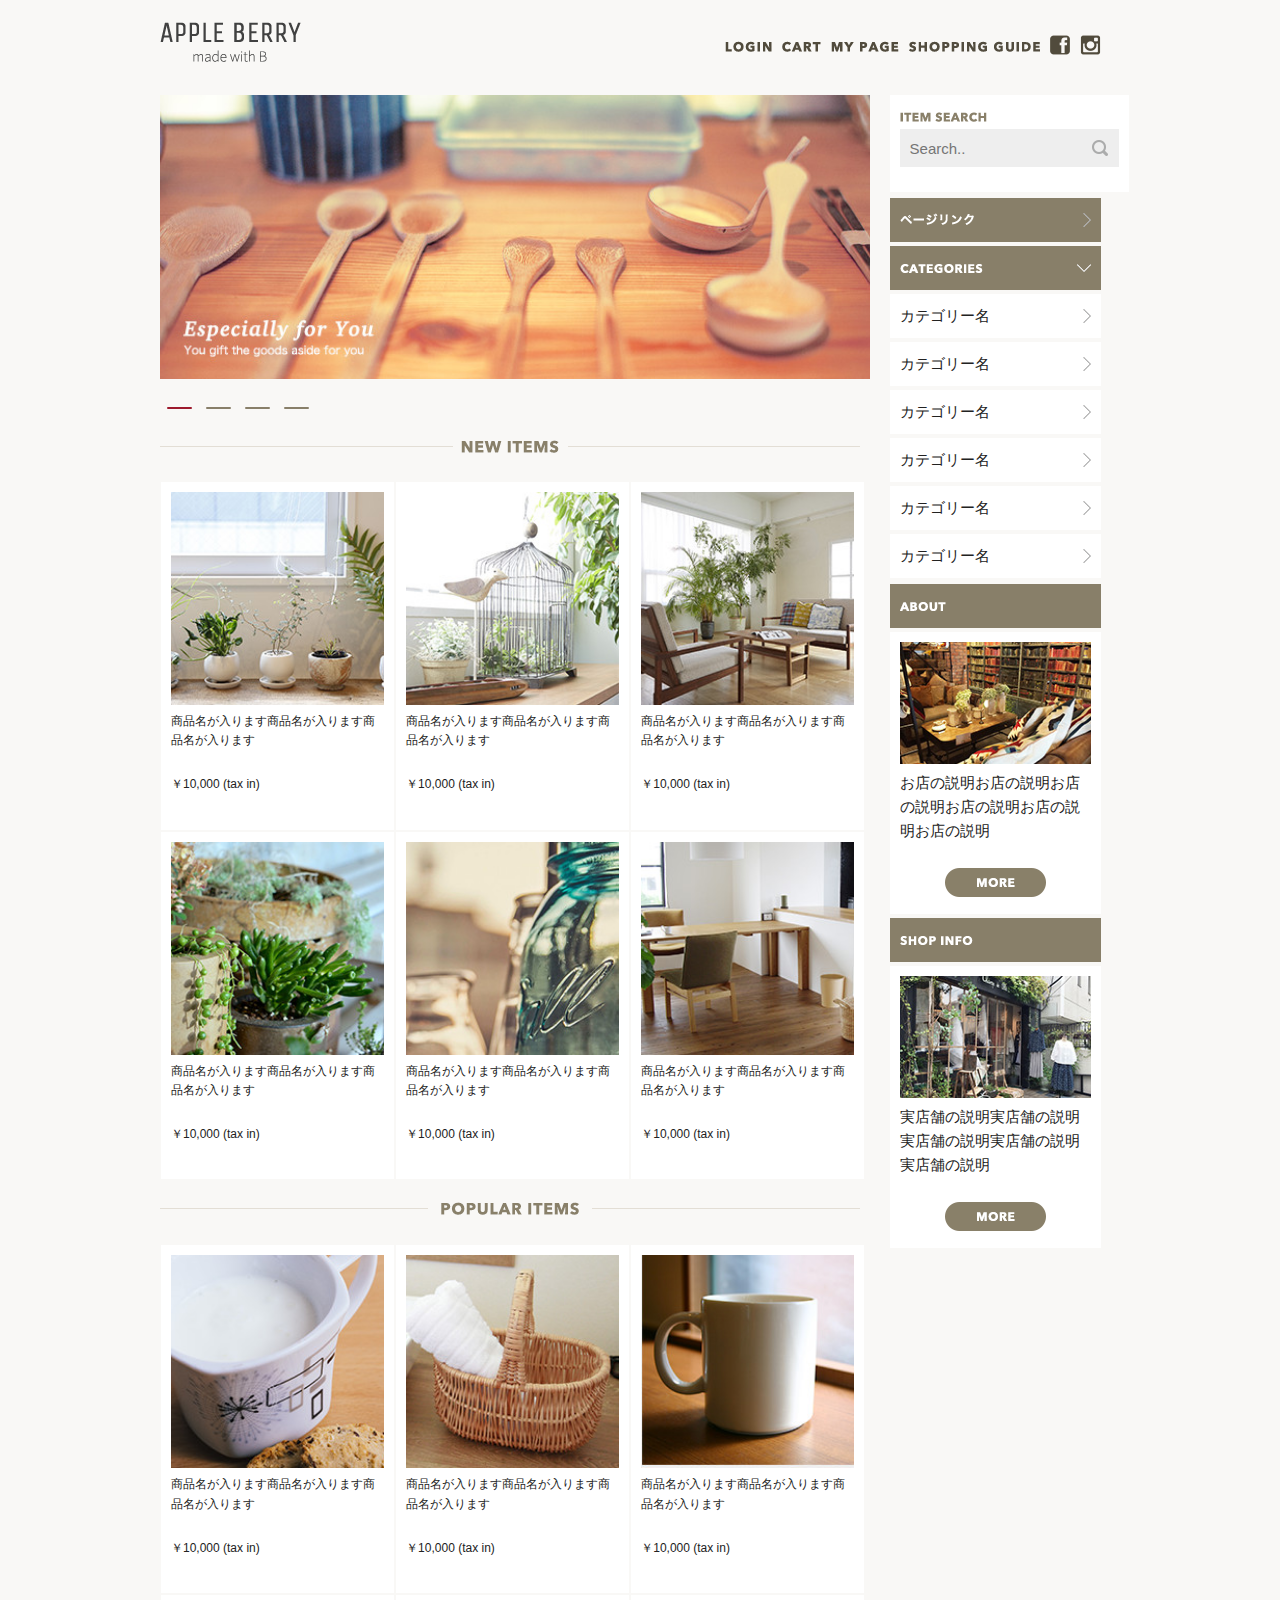
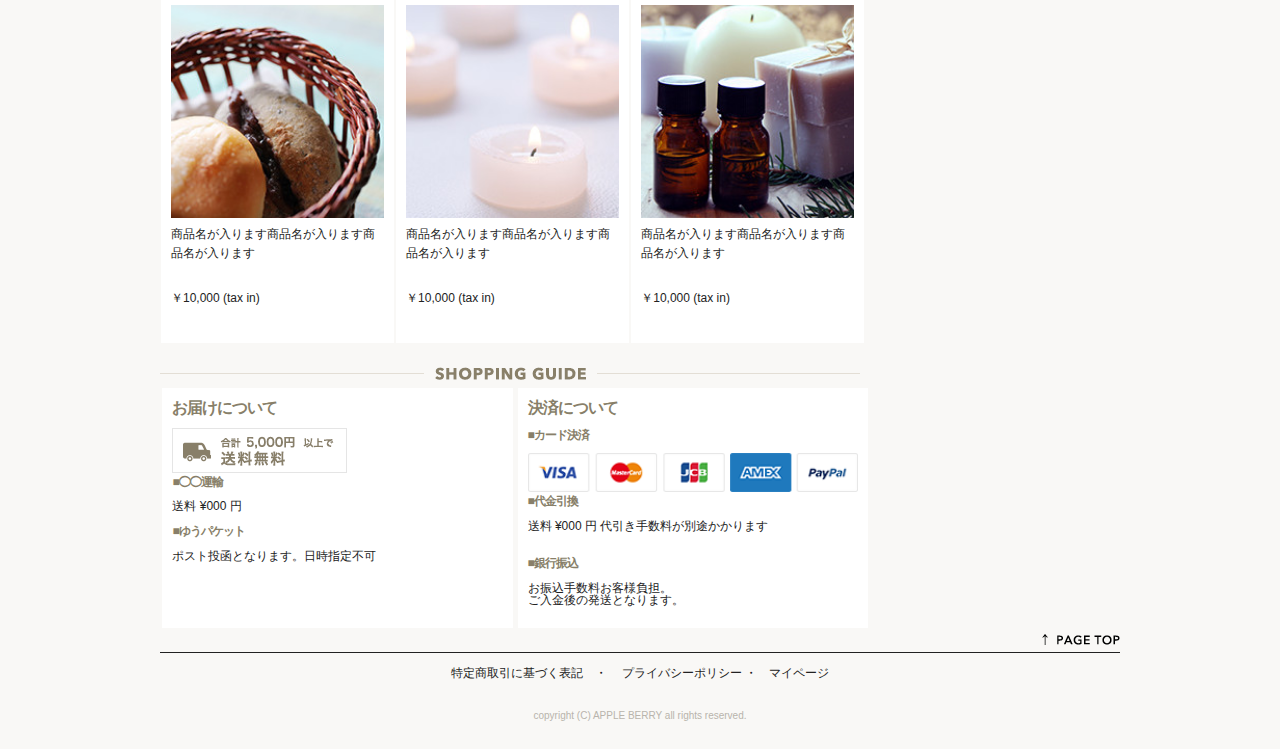
==== commit f1faba58: "second_ver" ====
--- a/index.html
+++ b/index.html
@@ -304,9 +304,10 @@
             <div class="guide_area_images">
               <h2>決済について</h2>
               <h3>■カード決済</h3>
-              <img src="images/top/cards.png" alt="VISA MasterCard JCB AMEX PayPal">
-              <h3>■代金引換</h3>
+              <img src="images/top/cards.png" class="card_img" alt="VISA MasterCard JCB AMEX PayPal">
+             <h3>■代金引換</h3>
               <p>送料 ¥000 円 代引き手数料が別途かかります</p>
+              <br>              
               <h3>■銀行振込</h3>
               <p>お振込手数料お客様負担。<br>
               ご入金後の発送となります。</p>
@@ -328,7 +329,7 @@
 <!-- #search_box -->
         <div class="search">
           <img src="images/top/itemsearch.png" alt="Item Search">
-          <input type="text" class="search_area" value="Search..">
+          <input type="text" name="search" class="search_area" placeholder="Search..">
         </div>
 <!--end #search_box -->
 
@@ -371,12 +372,16 @@
           <img src="images/top/about.png" alt="About">
         </div>
           <div class="about_contents">
+            <div class="about_img">
               <img src="images/top/about_img.jpg" class="about_contents_img"  alt="About Images">
-              <div class="about_contents_txt">
-                <p>お店の説明お店の説明お店の説明お店の説明お店の説明お店の説明</p>           
               </div>
-              <div class="about_contents_more">              
-                <img src="images/top/more_btn.png"  alt="さらに見る">
+            <div class="about_contents_2">
+                <div class="about_contents_txt">
+                  <p>お店の説明お店の説明お店の説明お店の説明お店の説明お店の説明</p>           
+                </div>
+                <div class="about_contents_more">              
+                  <img src="images/top/more_btn.png"  alt="さらに見る">
+                </div>
               </div>
           </div>
 <!--end #about -->
@@ -386,17 +391,17 @@
           <img src="images/top/shop_info.png" alt="お店について">
         </div>
           <div class="shop_info_contents">
+            <div class="shop_img">
               <img src="images/top/shopinfo_img.jpg" class="shop_info_img"　alt="実店舗">
+            </div>  
+            <div class="shop_info_contents_2">
               <div class="shop_info_txt">
-                <p>実店舗の説明実店舗の説明実店舗の説明実店舗の説明実店舗の説明<br>
-OPEN 11:00-18:00<br>
-〒000-0000<br>
-京都府◯◯◯◯◯◯◯<br>
-00-00</p>           
+                <p>実店舗の説明実店舗の説明実店舗の説明実店舗の説明実店舗の説明</p>           
               </div>
               <div class="shop_info_more">              
                 <img src="images/top/more_btn.png" alt="さらに見る">
               </div>
+            </div>  
           </div>
 <!--end #shop_info -->
 
--- a/css/style.css
+++ b/css/style.css
@@ -135,23 +135,33 @@
       #main #pop_items .pop_items_images p {
         font-size: 12px; }
   #main #guide_area {
-    display: flex;
-    flex-wrap: wrap;
-    margin: 20px 0; }
+    width: 100%;
+    display: flex;
+    flex-wrap: colums;
+    justify-content: space-around;
+    font-size: 12px;
+    line-height: 100%; }
+    #main #guide_area .card_img {
+      width: 100%;
+      max-width: 100%;
+      height: auto; }
     #main #guide_area .guide_area_images {
-      width: 46%;
+      width: 46.5%;
       padding: 10px;
       background-color: #FFF; }
-    #main #guide_area h2 {
-      font-size: 16px;
-      font-weight: bold;
-      color: #887f69; }
-    #main #guide_area h3 {
-      font-size: 12px;
-      font-weight: bold;
-      color: #887f69; }
-    #main #guide_area p {
-      font-size: 12px; } }
+      #main #guide_area .guide_area_images h2 {
+        font-size: 16px;
+        font-weight: bold;
+        margin-bottom: 1rem;
+        color: #887f69; }
+      #main #guide_area .guide_area_images h3 {
+        font-size: 12px;
+        font-weight: bold;
+        color: #887f69;
+        margin-bottom: 1rem; }
+      #main #guide_area .guide_area_images p {
+        font-size: 12px;
+        margin-bottom: 12px; } }
 @media (max-width: 550px) {
   #main .pc_view {
     display: none; }
@@ -193,6 +203,10 @@
     display: flex;
     flex-wrap: wrap;
     margin: 20px 0; }
+    #main #guide_area .card_img {
+      width: 100%;
+      max-width: 100%;
+      height: auto; }
     #main #guide_area .guide_area_images {
       width: 100%;
       padding: 10px;
@@ -225,8 +239,10 @@
       background-repeat: no-repeat;
       background-position: 95% 50%;
       border-radius: 0px;
-      color: #b9b9b9;
-      font-style: italic; }
+      color: #222; }
+      #side_menu .search .search_area ::-webkit-input-placeholder {
+        color: #b9b9b9;
+        font-style: italic; }
   #side_menu .page_link {
     width: 100%;
     background-color: #887f69;
@@ -292,8 +308,36 @@
       text-align: center; }
 
 @media (max-width: 550px) {
-  .page_top_link {
-    text-align: center; } }
+  #side_menu .page_top_link {
+    text-align: center; }
+  #side_menu .about_contents {
+    display: flex;
+    flex-wrap: colums; }
+    #side_menu .about_contents .about_img {
+      padding: 5px; }
+      #side_menu .about_contents .about_img .about_contents_img {
+        width: 100%;
+        max-width: 100%;
+        height: auto; }
+    #side_menu .about_contents .about_contents_2 {
+      padding: 5px;
+      width: 80%; }
+      #side_menu .about_contents .about_contents_2 .about_contents_more {
+        text-align: left; }
+  #side_menu .shop_info_contents {
+    display: flex;
+    flex-wrap: colums; }
+    #side_menu .shop_info_contents .shop_img {
+      padding: 5px; }
+      #side_menu .shop_info_contents .shop_img .shop_info_img {
+        width: 100%;
+        max-width: 100%;
+        height: auto; }
+    #side_menu .shop_info_contents .shop_info_contents_2 {
+      padding: 5px;
+      width: 80%; }
+      #side_menu .shop_info_contents .shop_info_contents_2 .shop_info_more {
+        text-align: left; } }
 @media (min-width: 551px) {
   .page_top_link {
     text-align: right; } }
@@ -407,10 +451,13 @@
           #product .product_main .product_about .product_about_2 .product_about_2_1 .product_quantity .product_quantity_2 {
             display: flex;
             justify-content: flex-start;
-            border: solid 1px #e3e8cf;
+            border: none;
             background-color: #fff;
-            width: 150px;
-            height: 35px; }
+            padding-top: 10px; }
+            #product .product_main .product_about .product_about_2 .product_about_2_1 .product_quantity .product_quantity_2 input[type="text"] {
+              border: solid 1px #e3e8cf;
+              width: 150px;
+              height: 35px; }
     #product .product_main .product_about .product_about_3 {
       border-top: solid 1px #e3e8cf; }
       #product .product_main .product_about .product_about_3 h2 {
